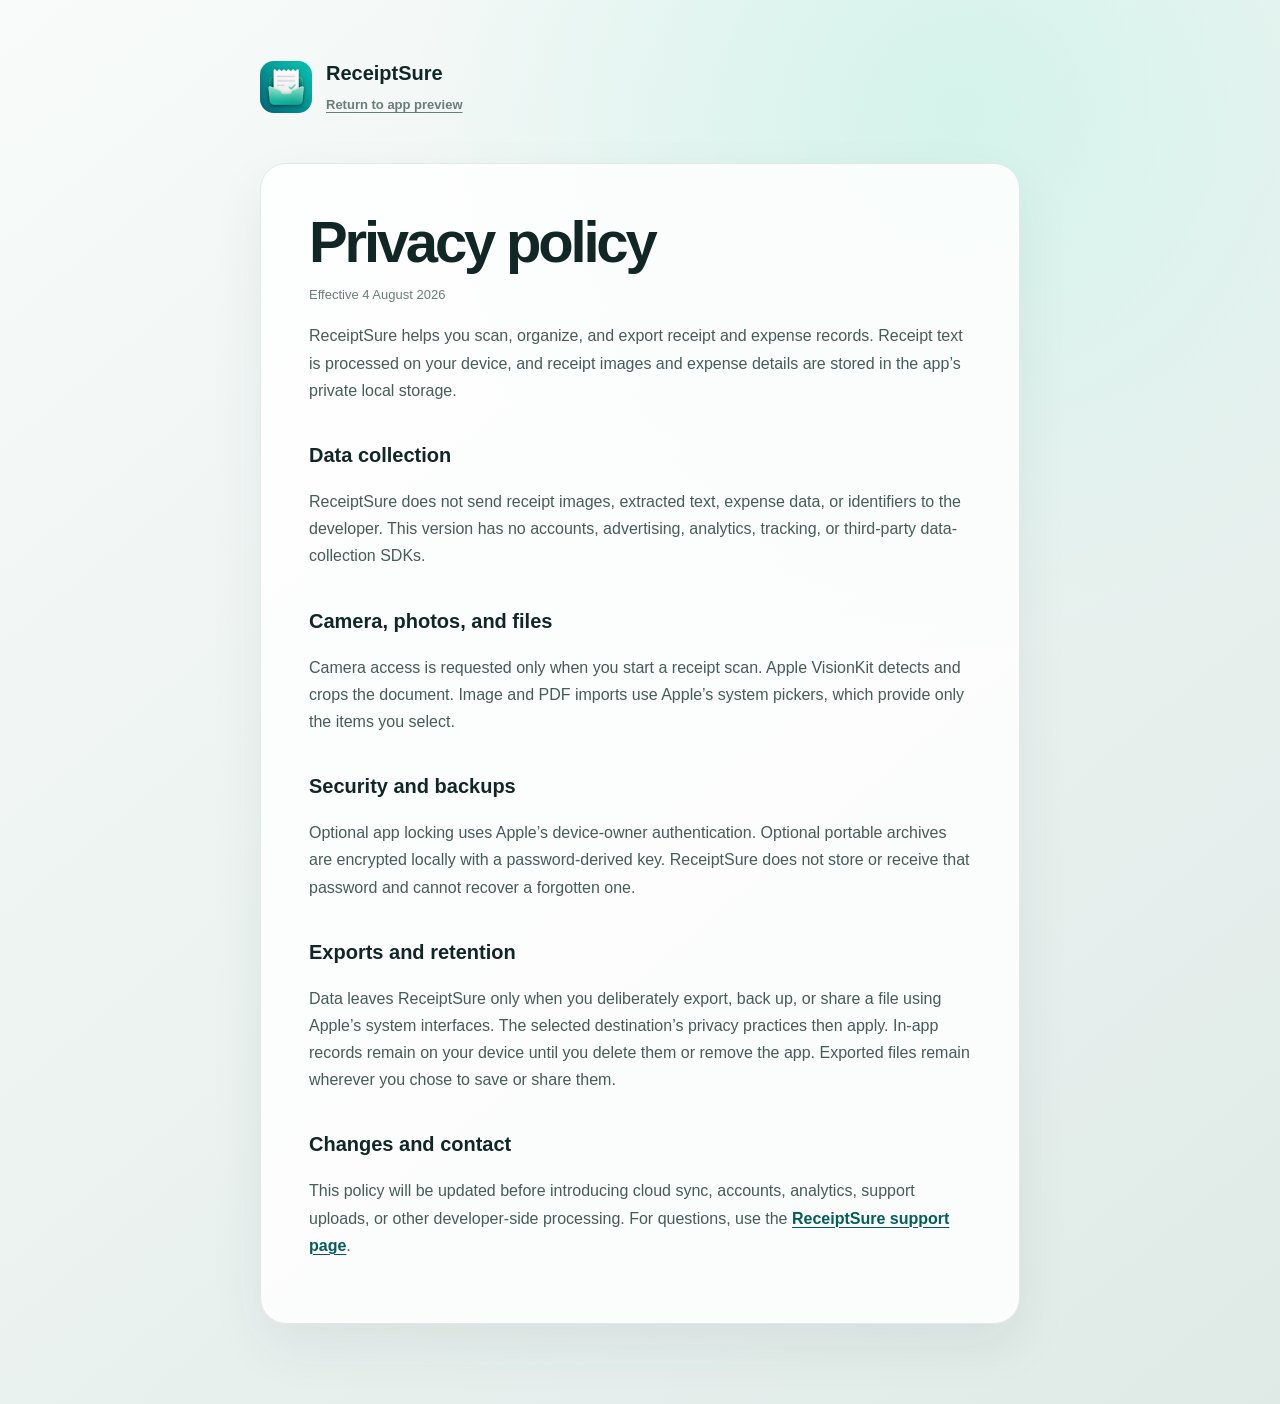
==== web-demo/privacy.html @ 2a234693 "Prepare ReceiptSure for App Store Connect" ====
<!doctype html>
<html lang="en">
  <head>
    <meta charset="UTF-8" />
    <meta name="viewport" content="width=device-width, initial-scale=1.0" />
    <meta name="theme-color" content="#087f79" />
    <meta name="description" content="ReceiptSure privacy policy." />
    <title>Privacy Policy — ReceiptSure</title>
    <link rel="stylesheet" href="styles.css" />
  </head>
  <body>
    <main class="legal-page">
      <header>
        <img src="app-icon.png" alt="ReceiptSure app icon" />
        <div><strong>ReceiptSure</strong><a href="./">Return to app preview</a></div>
      </header>
      <article>
        <h1>Privacy policy</h1>
        <p class="effective">Effective 4 August 2026</p>
        <p>ReceiptSure helps you scan, organize, and export receipt and expense records. Receipt text is processed on your device, and receipt images and expense details are stored in the app’s private local storage.</p>

        <h2>Data collection</h2>
        <p>ReceiptSure does not send receipt images, extracted text, expense data, or identifiers to the developer. This version has no accounts, advertising, analytics, tracking, or third-party data-collection SDKs.</p>

        <h2>Camera, photos, and files</h2>
        <p>Camera access is requested only when you start a receipt scan. Apple VisionKit detects and crops the document. Image and PDF imports use Apple’s system pickers, which provide only the items you select.</p>

        <h2>Security and backups</h2>
        <p>Optional app locking uses Apple’s device-owner authentication. Optional portable archives are encrypted locally with a password-derived key. ReceiptSure does not store or receive that password and cannot recover a forgotten one.</p>

        <h2>Exports and retention</h2>
        <p>Data leaves ReceiptSure only when you deliberately export, back up, or share a file using Apple’s system interfaces. The selected destination’s privacy practices then apply. In-app records remain on your device until you delete them or remove the app. Exported files remain wherever you chose to save or share them.</p>

        <h2>Changes and contact</h2>
        <p>This policy will be updated before introducing cloud sync, accounts, analytics, support uploads, or other developer-side processing. For questions, use the <a href="support">ReceiptSure support page</a>.</p>
      </article>
    </main>
  </body>
</html>
---- web-demo/styles.css ----
:root {
  --ink: #102726;
  --muted: #6b7d7a;
  --teal: #087f79;
  --teal-dark: #035e5a;
  --mint: #dff6f1;
  --paper: #f6faf8;
  --line: #dfe9e6;
  --white: #ffffff;
  font-family: Inter, ui-rounded, "SF Pro Display", -apple-system, BlinkMacSystemFont, "Segoe UI", sans-serif;
  color: var(--ink);
  background: #e9f1ee;
  font-synthesis: none;
}

* { box-sizing: border-box; }
body { margin: 0; min-height: 100vh; background: radial-gradient(circle at 75% 8%, #d4f3eb 0, transparent 34%), linear-gradient(140deg, #f8fbfa 0%, #dfeae7 100%); }
button, input, select { font: inherit; }
button { color: inherit; }
.showcase { min-height: 100vh; display: grid; grid-template-columns: minmax(320px, 520px) minmax(400px, 600px); align-items: center; justify-content: center; gap: clamp(36px, 7vw, 110px); padding: 48px; overflow: hidden; }
.intro { max-width: 510px; }
.brand-lockup { display: flex; align-items: center; gap: 12px; font-weight: 750; font-size: 18px; }
.brand-icon { width: 46px; height: 46px; border-radius: 12px; box-shadow: 0 8px 24px #087f7930; }
.eyebrow { margin: 56px 0 12px; color: var(--teal); font-size: 13px; font-weight: 800; letter-spacing: .14em; text-transform: uppercase; }
h1 { margin: 0; font-size: clamp(45px, 5vw, 74px); line-height: .97; letter-spacing: -.055em; }
h1 span { color: var(--teal); }
.lede { max-width: 470px; color: #526562; line-height: 1.65; font-size: 18px; margin: 28px 0; }
.feature-list { display: grid; gap: 13px; font-weight: 650; }
.feature-list span { display: flex; gap: 10px; align-items: center; }
.feature-list i { width: 23px; height: 23px; display: grid; place-items: center; border-radius: 50%; background: var(--mint); color: var(--teal); font-style: normal; }
.demo-note { margin-top: 40px; border-left: 3px solid #9bcfc6; padding-left: 14px; color: var(--muted); font-size: 13px; line-height: 1.5; max-width: 420px; }
.device-stage { position: relative; display: grid; place-items: center; }
.device-stage::before { content: ""; position: absolute; width: 520px; height: 520px; border-radius: 50%; background: #87c9bd38; filter: blur(3px); }
.phone { width: 390px; height: 790px; max-height: calc(100vh - 48px); position: relative; background: var(--paper); border: 9px solid #172422; border-radius: 52px; overflow: hidden; box-shadow: 0 44px 80px #163b3533, 0 8px 20px #163b3522; z-index: 1; }
.island { position: absolute; z-index: 10; width: 112px; height: 29px; border-radius: 18px; background: #172422; left: 50%; top: 9px; transform: translateX(-50%); }
.status-bar { height: 49px; padding: 13px 26px 0; display: flex; justify-content: space-between; font-size: 12px; font-weight: 800; background: var(--white); }
.status-icons { font-size: 9px; letter-spacing: 2px; }
.app-shell { height: calc(100% - 49px - 73px); overflow: hidden; background: var(--paper); }
.screen { height: 100%; overflow-y: auto; padding: 18px 20px 30px; display: none; scrollbar-width: none; }
.screen::-webkit-scrollbar { display: none; }
.screen.active { display: block; animation: screenIn .22s ease both; }
@keyframes screenIn { from { opacity: 0; transform: translateY(5px); } }
.app-header { display: flex; align-items: center; justify-content: space-between; margin-bottom: 20px; }
.app-header h2 { font-size: 27px; letter-spacing: -.04em; margin: 1px 0 0; }
.overline { margin: 0; color: var(--muted); font-size: 11px; font-weight: 700; text-transform: uppercase; letter-spacing: .1em; }
.icon-button { border: 0; background: var(--teal); color: white; width: 41px; height: 41px; border-radius: 14px; font-size: 23px; cursor: pointer; box-shadow: 0 8px 16px #087f7938; }
.summary-grid { display: grid; grid-template-columns: 1.45fr 1fr; gap: 10px; }
.summary-card { padding: 16px; background: white; border: 1px solid var(--line); border-radius: 18px; display: grid; gap: 5px; box-shadow: 0 6px 20px #183e3708; }
.summary-card.teal { color: white; border: 0; background: linear-gradient(145deg, #09938b, #056963); }
.summary-card small { font-size: 11px; opacity: .75; }
.summary-card strong { font-size: 19px; }
.summary-card span { font-size: 11px; opacity: .75; }
.section-heading { margin: 28px 0 10px; display: flex; justify-content: space-between; align-items: center; }
.section-heading h3, .subheading { margin: 0; font-size: 16px; }
.section-heading button { border: 0; background: none; color: var(--teal); font-size: 12px; font-weight: 800; cursor: pointer; }
.matter-list { display: grid; gap: 8px; }
.matter-row { border: 1px solid var(--line); background: white; border-radius: 17px; padding: 12px; display: grid; grid-template-columns: 44px 1fr auto; gap: 10px; align-items: center; text-align: left; cursor: pointer; }
.matter-icon { display: grid; place-items: center; width: 42px; height: 42px; border-radius: 13px; font-size: 19px; }
.coral { background: #ffe6df; color: #ce6045; }.blue { background: #e3efff; color: #3974bb; }.gold { background: #fff1ce; color: #a67412; }
.matter-copy, .matter-total, .receipt-row > span, .receipt-row b { display: grid; gap: 4px; }
.matter-copy strong, .matter-total strong, .receipt-row strong { font-size: 13px; }
.matter-copy small, .matter-total small, .receipt-row small { color: var(--muted); font-size: 10px; font-weight: 500; }
.matter-total { text-align: right; }
.matter-total small { color: var(--teal); }
.primary-action { width: 100%; border: 0; border-radius: 17px; background: var(--teal); color: white; margin-top: 18px; padding: 15px; font-weight: 750; cursor: pointer; box-shadow: 0 10px 20px #087f7930; }
.primary-action span { margin-right: 7px; }
.search { background: #e8efed; border-radius: 13px; display: flex; gap: 8px; padding: 10px 12px; color: var(--muted); }
.search input { background: transparent; border: 0; outline: 0; width: 100%; color: var(--ink); }
.date-label { margin: 23px 0 8px; color: var(--muted); font-size: 10px; font-weight: 800; letter-spacing: .12em; }
.receipt-list { background: white; border: 1px solid var(--line); border-radius: 18px; padding: 0 12px; }
.receipt-row { display: grid; grid-template-columns: 38px 1fr auto; gap: 9px; align-items: center; padding: 13px 0; border-bottom: 1px solid var(--line); }
.receipt-row:last-child { border-bottom: 0; }
.receipt-row[hidden] { display: none; }
.category-icon { display: grid !important; place-items: center; width: 36px; height: 36px; border-radius: 11px; background: var(--mint); color: var(--teal); }
.receipt-row b { font-size: 12px; text-align: right; }
.header-badge { background: var(--mint); color: var(--teal); padding: 7px 10px; border-radius: 20px; font-size: 11px; font-weight: 750; }
.report-hero { border-radius: 22px; padding: 22px; color: white; background: linear-gradient(145deg, #0a8d86, #044d4a); display: grid; gap: 7px; box-shadow: 0 14px 30px #075f5938; }
.report-hero small { opacity: .7; letter-spacing: .1em; font-weight: 750; }
.report-hero strong { font-size: 32px; letter-spacing: -.04em; }
.report-hero span { opacity: .8; font-size: 12px; }
.subheading { margin: 26px 0 15px; }
.category-bars { display: grid; gap: 15px; }
.category-bars > div { display: grid; gap: 7px; }
.category-bars span { display: flex; align-items: center; font-size: 12px; }
.category-bars b { margin-left: auto; }
.dot { width: 9px; height: 9px; border-radius: 50%; margin-right: 7px; }.coral-bg{background:#df765c}.teal-bg{background:#15958c}.blue-bg{background:#568fd3}.gold-bg{background:#d7a233}
progress { appearance: none; width: 100%; height: 7px; border: 0; border-radius: 10px; overflow: hidden; } progress::-webkit-progress-bar { background: #e5ecea; } progress::-webkit-progress-value { background: var(--teal); border-radius: 10px; }
.export-card { margin-top: 27px; padding: 16px; border: 1px solid var(--line); background: white; border-radius: 18px; display: grid; grid-template-columns: 1fr auto; gap: 12px; align-items: center; }
.export-card div { display: grid; gap: 3px; }.export-card small { color: var(--muted); font-size: 9px; font-weight: 800; }.export-card select { border: 0; background: transparent; font-weight: 700; outline: 0; max-width: 150px; }.export-card button { border: 0; border-radius: 12px; background: var(--teal); color: white; padding: 11px; font-size: 11px; font-weight: 750; cursor: pointer; }
.privacy-card { padding: 17px; background: linear-gradient(145deg, #dff7f1, #effaf7); border: 1px solid #c9e9e1; border-radius: 19px; display: flex; gap: 12px; }.privacy-card > span { color: var(--teal); font-size: 26px; }.privacy-card strong { font-size: 14px; }.privacy-card p { margin: 5px 0 0; color: var(--muted); font-size: 11px; line-height: 1.45; }
.settings-group { margin-top: 20px; background: white; border: 1px solid var(--line); border-radius: 18px; padding: 0 13px; }.settings-group button { border: 0; border-bottom: 1px solid var(--line); background: transparent; width: 100%; padding: 14px 0; display: grid; grid-template-columns: 32px 1fr auto; text-align: left; gap: 8px; align-items: center; }.settings-group button:last-child { border-bottom: 0; }.settings-group button > span { color: var(--teal); }.settings-group button div { display: grid; gap: 3px; }.settings-group strong { font-size: 13px; }.settings-group small, .settings-group i { color: var(--muted); font-size: 10px; font-style: normal; }.version { text-align: center; color: var(--muted); font-size: 10px; margin-top: 25px; }
.tab-bar { height: 73px; background: #ffffffee; border-top: 1px solid var(--line); display: grid; grid-template-columns: repeat(4, 1fr); padding: 7px 9px 10px; position: absolute; inset: auto 0 0; backdrop-filter: blur(15px); }
.tab-bar button { border: 0; background: transparent; display: grid; place-items: center; align-content: center; gap: 3px; color: #83918f; font-size: 9px; font-weight: 650; cursor: pointer; }.tab-bar button span { font-size: 20px; line-height: 1; }.tab-bar button.active { color: var(--teal); }
dialog { border: 0; padding: 0; background: transparent; } dialog::backdrop { background: #0c2422aa; backdrop-filter: blur(5px); }
.dialog-shell { width: min(360px, calc(100vw - 28px)); background: var(--paper); border-radius: 28px; overflow: hidden; box-shadow: 0 30px 80px #0005; }
.dialog-head { height: 54px; padding: 0 17px; display: grid; grid-template-columns: 50px 1fr 50px; align-items: center; background: white; text-align: center; }.dialog-head button { justify-self: start; border: 0; background: #e8efed; width: 30px; height: 30px; border-radius: 50%; font-size: 21px; cursor: pointer; }
.scan-state { height: 570px; position: relative; display: grid; place-items: center; align-content: center; gap: 25px; background: linear-gradient(160deg, #273c3a, #0f201f); overflow: hidden; }.scan-state > p { color: white; font-size: 12px; opacity: .8; }
.scan-state[hidden] { display: none; }
.receipt-paper { width: 225px; min-height: 350px; padding: 34px 23px; background: #fffdf5; color: #293431; box-shadow: 0 20px 50px #0005; transform: rotate(-1deg); display: flex; flex-direction: column; gap: 14px; font-family: ui-monospace, monospace; font-size: 10px; }.receipt-logo { text-align: center; font-size: 22px; letter-spacing: .2em; font-weight: 900; }.receipt-paper small { text-align: center; }.receipt-paper hr { width: 100%; border: 0; border-top: 1px dashed #777; }.receipt-paper p { margin: 0; }.receipt-paper b { margin-top: auto; font-size: 13px; }
.scan-line { width: 256px; height: 2px; position: absolute; top: 24%; background: #59efc8; box-shadow: 0 0 18px #59efc8; animation: scan 1.1s ease-in-out infinite alternate; } @keyframes scan { to { top: 73%; } }
.corner { position: absolute; width: 36px; height: 36px; border-color: #72f3d0; border-style: solid; }.tl { top: 84px; left: 52px; border-width: 3px 0 0 3px; }.tr { top: 84px; right: 52px; border-width: 3px 3px 0 0; }.bl { bottom: 108px; left: 52px; border-width: 0 0 3px 3px; }.br { bottom: 108px; right: 52px; border-width: 0 3px 3px 0; }
.review-state { padding: 17px 20px 23px; max-height: 620px; overflow-y: auto; display: grid; gap: 12px; }.review-state[hidden] { display: none; }.success-chip { background: var(--mint); color: var(--teal-dark); border-radius: 12px; padding: 10px; text-align: center; font-size: 11px; font-weight: 750; }.review-state label { display: grid; gap: 5px; color: var(--muted); font-size: 10px; font-weight: 750; text-transform: uppercase; letter-spacing: .05em; }.review-state input, .review-state select { width: 100%; border: 1px solid var(--line); background: white; color: var(--ink); border-radius: 11px; padding: 10px 11px; font-size: 13px; text-transform: none; letter-spacing: normal; outline-color: var(--teal); }.form-pair { display: grid; grid-template-columns: 1fr 1fr; gap: 10px; }.accuracy-note { color: var(--muted); font-size: 10px; margin: 0; }.save-button { border: 0; padding: 13px; border-radius: 13px; color: white; background: var(--teal); font-weight: 750; cursor: pointer; }
.toast { position: fixed; left: 50%; bottom: 28px; transform: translate(-50%, 30px); opacity: 0; pointer-events: none; color: white; background: #173a36; border-radius: 30px; padding: 12px 18px; font-size: 12px; font-weight: 700; transition: .25s; z-index: 50; box-shadow: 0 12px 30px #0003; }.toast.show { opacity: 1; transform: translate(-50%, 0); }
.site-footer { position: fixed; left: 24px; bottom: 18px; display: flex; gap: 16px; align-items: center; color: var(--muted); font-size: 12px; }
.site-footer span { color: var(--ink); font-weight: 800; }
.site-footer a, .legal-page a { color: var(--teal-dark); font-weight: 700; text-decoration-thickness: 1px; text-underline-offset: 3px; }
.legal-page { width: min(760px, calc(100% - 36px)); margin: 0 auto; padding: 56px 0 80px; line-height: 1.7; }
.legal-page header { display: flex; align-items: center; gap: 14px; margin-bottom: 46px; }
.legal-page header img { width: 52px; height: 52px; border-radius: 14px; }
.legal-page header strong { display: block; font-size: 20px; }
.legal-page header a { color: var(--muted); font-size: 13px; }
.legal-page article { background: #ffffffd9; border: 1px solid var(--line); border-radius: 26px; padding: clamp(24px, 5vw, 48px); box-shadow: 0 22px 55px #173a3612; }
.legal-page h1 { font-size: clamp(36px, 7vw, 58px); line-height: 1.02; }
.legal-page h2 { margin: 34px 0 8px; font-size: 20px; }
.legal-page p, .legal-page li { color: #465c58; }
.legal-page .effective { color: var(--muted); font-size: 13px; }
.legal-page .notice { padding: 14px 16px; background: var(--mint); border-radius: 14px; }

@media (max-width: 860px) {
  body { background: #0e1e1c; }
  .showcase { display: block; padding: 0; min-height: 100vh; }
  .intro { display: none; }
  .device-stage::before { display: none; }
  .phone { width: 100%; height: 100dvh; max-height: none; border: 0; border-radius: 0; }
  .island { top: 8px; }
  .site-footer { display: none; }
}
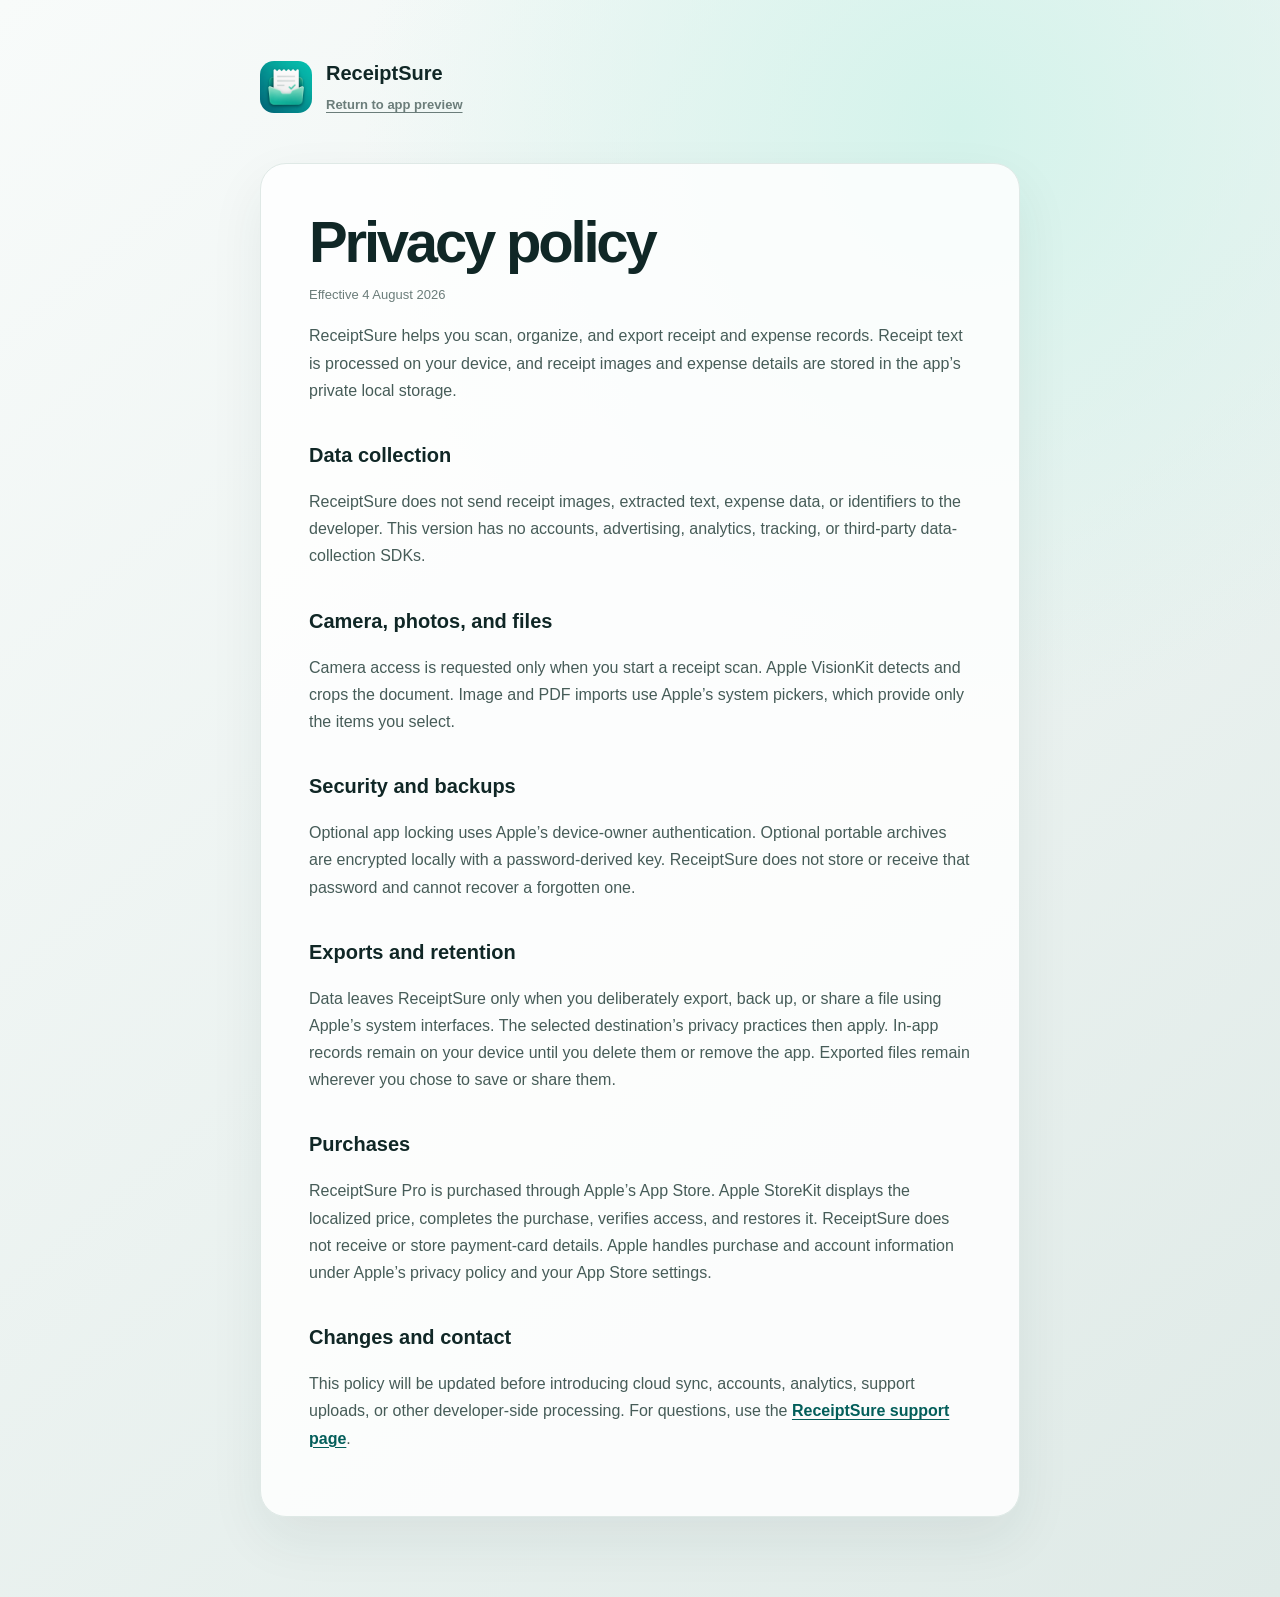
==== commit 16b22b2a: "Prepare Apple account release handoff" ====
--- a/web-demo/privacy.html
+++ b/web-demo/privacy.html
@@ -31,6 +31,9 @@
         <h2>Exports and retention</h2>
         <p>Data leaves ReceiptSure only when you deliberately export, back up, or share a file using Apple’s system interfaces. The selected destination’s privacy practices then apply. In-app records remain on your device until you delete them or remove the app. Exported files remain wherever you chose to save or share them.</p>
 
+        <h2>Purchases</h2>
+        <p>ReceiptSure Pro is purchased through Apple’s App Store. Apple StoreKit displays the localized price, completes the purchase, verifies access, and restores it. ReceiptSure does not receive or store payment-card details. Apple handles purchase and account information under Apple’s privacy policy and your App Store settings.</p>
+
         <h2>Changes and contact</h2>
         <p>This policy will be updated before introducing cloud sync, accounts, analytics, support uploads, or other developer-side processing. For questions, use the <a href="support">ReceiptSure support page</a>.</p>
       </article>
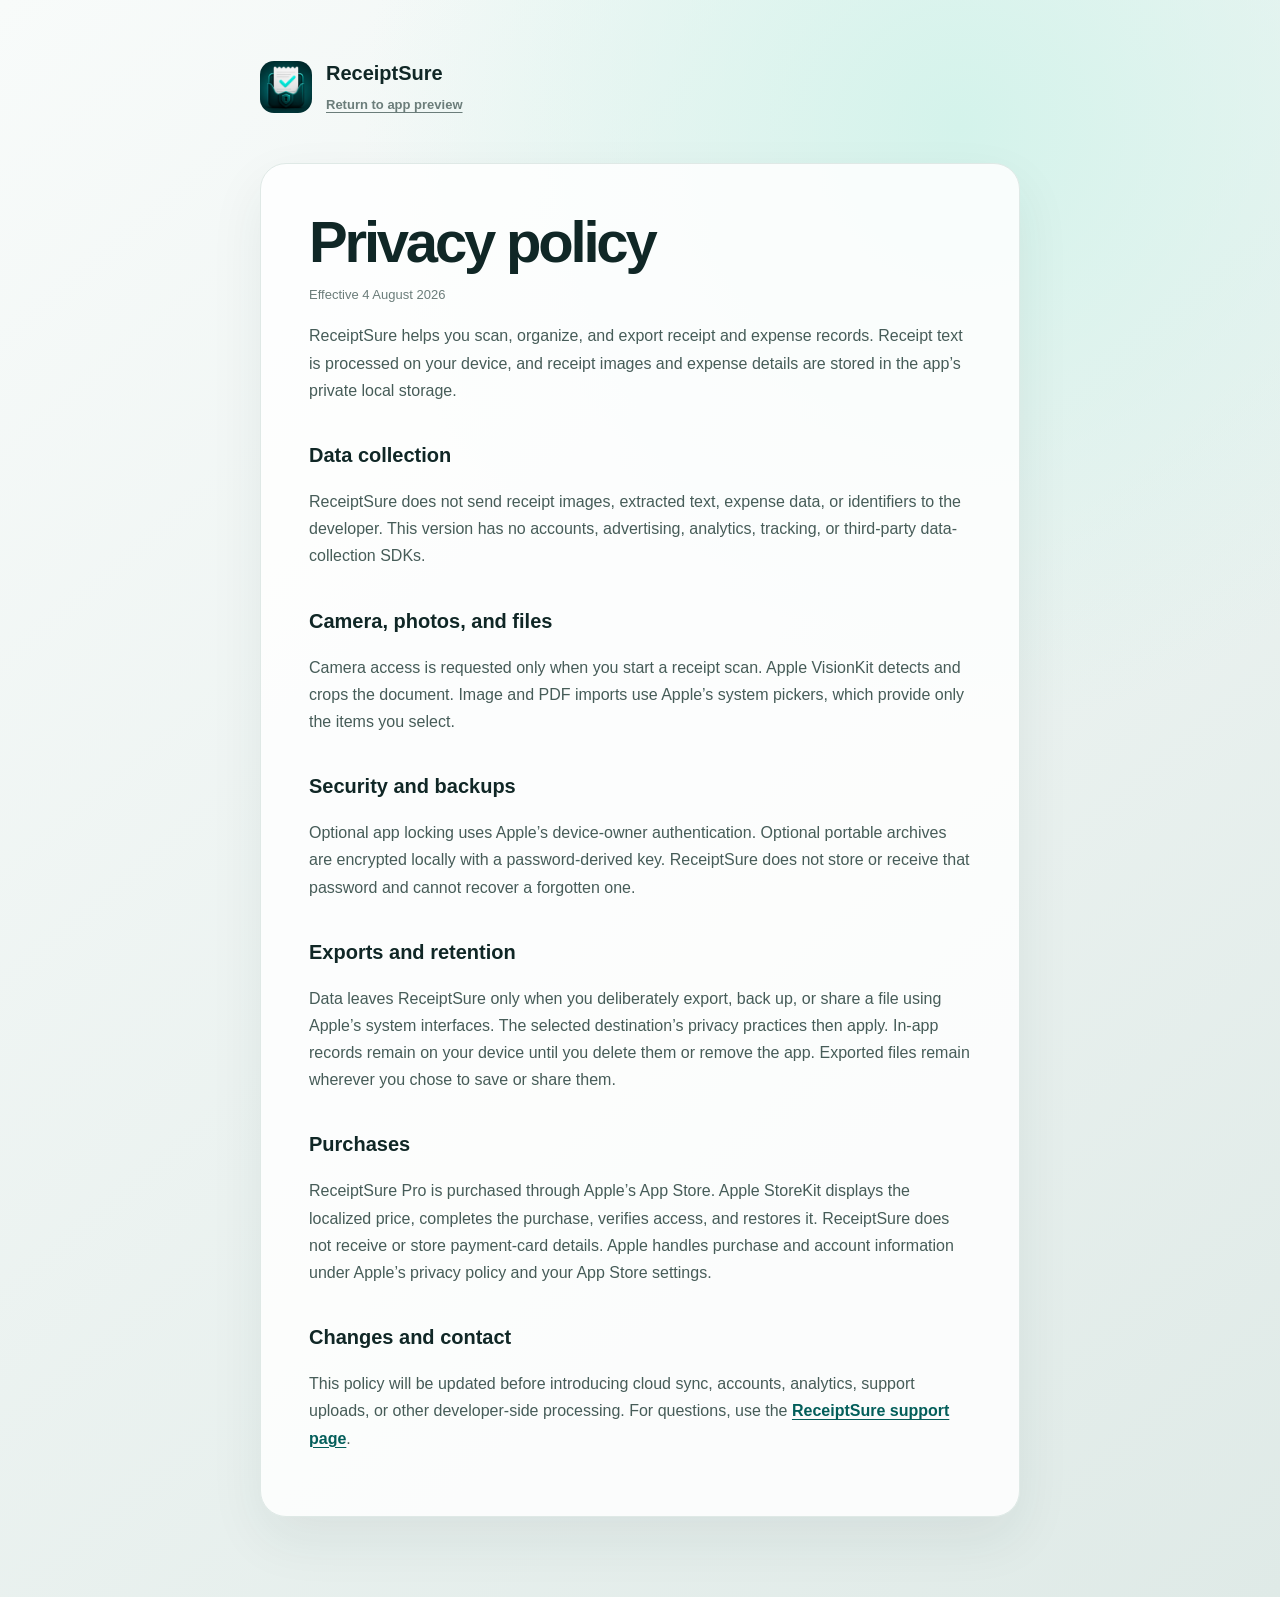
==== commit 8bcafc0d: "Refresh ReceiptSure premium brand icon" ====
--- a/web-demo/privacy.html
+++ b/web-demo/privacy.html
@@ -6,6 +6,8 @@
     <meta name="theme-color" content="#087f79" />
     <meta name="description" content="ReceiptSure privacy policy." />
     <title>Privacy Policy — ReceiptSure</title>
+    <link rel="icon" type="image/png" href="app-icon.png" />
+    <link rel="apple-touch-icon" href="app-icon.png" />
     <link rel="stylesheet" href="styles.css" />
   </head>
   <body>
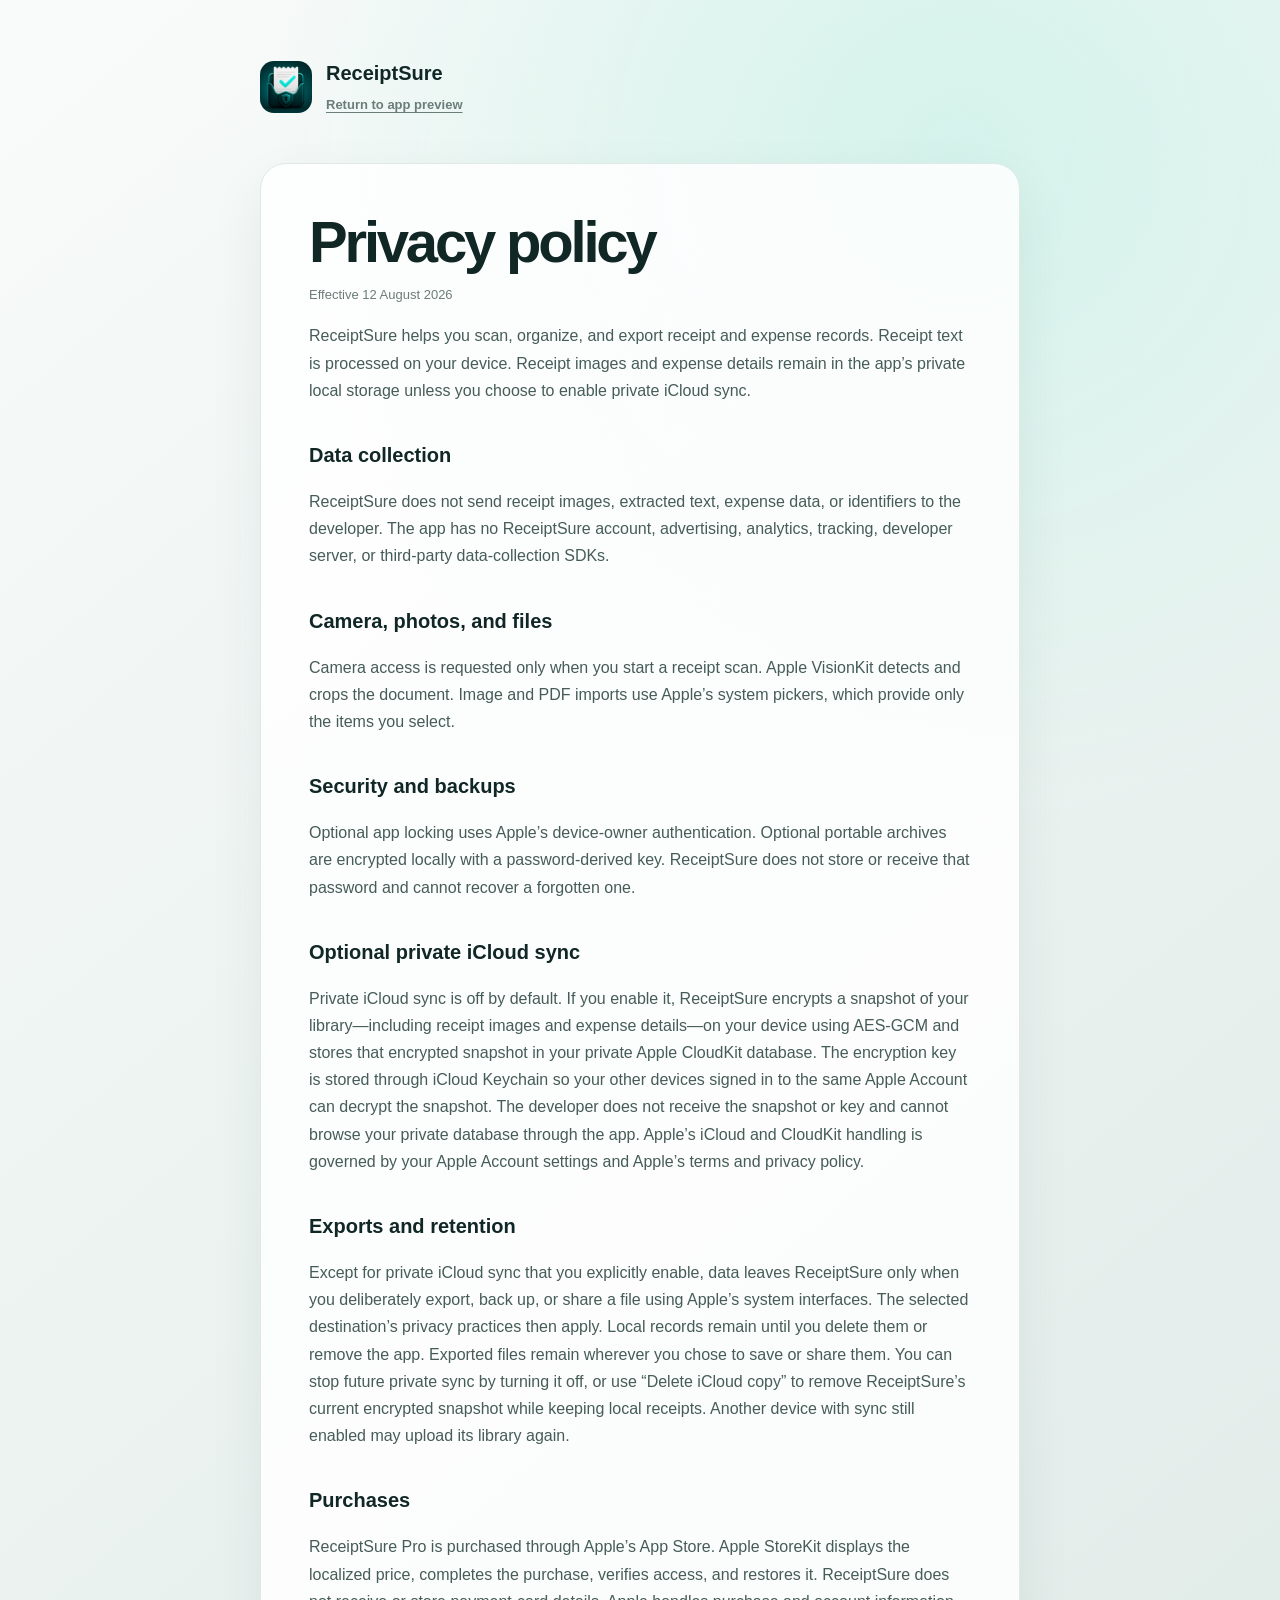
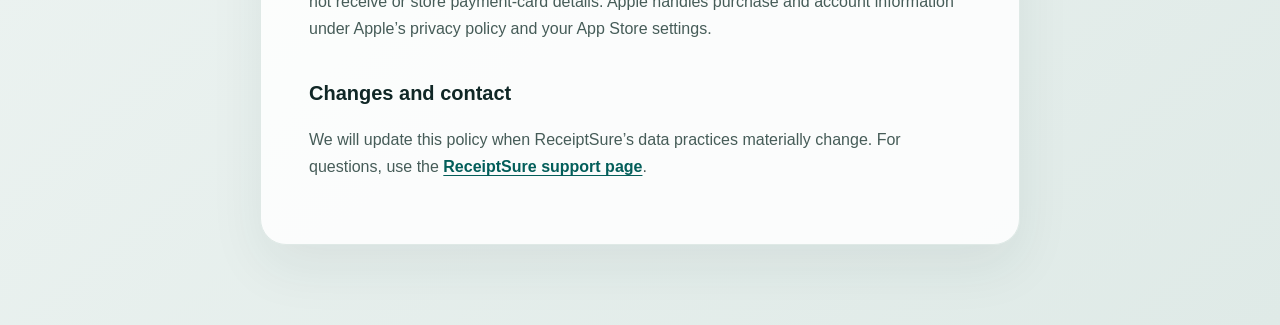
==== commit a7c86712: "Harden private sync for release" ====
--- a/web-demo/privacy.html
+++ b/web-demo/privacy.html
@@ -18,11 +18,11 @@
       </header>
       <article>
         <h1>Privacy policy</h1>
-        <p class="effective">Effective 4 August 2026</p>
-        <p>ReceiptSure helps you scan, organize, and export receipt and expense records. Receipt text is processed on your device, and receipt images and expense details are stored in the app’s private local storage.</p>
+        <p class="effective">Effective 12 August 2026</p>
+        <p>ReceiptSure helps you scan, organize, and export receipt and expense records. Receipt text is processed on your device. Receipt images and expense details remain in the app’s private local storage unless you choose to enable private iCloud sync.</p>
 
         <h2>Data collection</h2>
-        <p>ReceiptSure does not send receipt images, extracted text, expense data, or identifiers to the developer. This version has no accounts, advertising, analytics, tracking, or third-party data-collection SDKs.</p>
+        <p>ReceiptSure does not send receipt images, extracted text, expense data, or identifiers to the developer. The app has no ReceiptSure account, advertising, analytics, tracking, developer server, or third-party data-collection SDKs.</p>
 
         <h2>Camera, photos, and files</h2>
         <p>Camera access is requested only when you start a receipt scan. Apple VisionKit detects and crops the document. Image and PDF imports use Apple’s system pickers, which provide only the items you select.</p>
@@ -30,14 +30,17 @@
         <h2>Security and backups</h2>
         <p>Optional app locking uses Apple’s device-owner authentication. Optional portable archives are encrypted locally with a password-derived key. ReceiptSure does not store or receive that password and cannot recover a forgotten one.</p>
 
+        <h2>Optional private iCloud sync</h2>
+        <p>Private iCloud sync is off by default. If you enable it, ReceiptSure encrypts a snapshot of your library—including receipt images and expense details—on your device using AES-GCM and stores that encrypted snapshot in your private Apple CloudKit database. The encryption key is stored through iCloud Keychain so your other devices signed in to the same Apple Account can decrypt the snapshot. The developer does not receive the snapshot or key and cannot browse your private database through the app. Apple’s iCloud and CloudKit handling is governed by your Apple Account settings and Apple’s terms and privacy policy.</p>
+
         <h2>Exports and retention</h2>
-        <p>Data leaves ReceiptSure only when you deliberately export, back up, or share a file using Apple’s system interfaces. The selected destination’s privacy practices then apply. In-app records remain on your device until you delete them or remove the app. Exported files remain wherever you chose to save or share them.</p>
+        <p>Except for private iCloud sync that you explicitly enable, data leaves ReceiptSure only when you deliberately export, back up, or share a file using Apple’s system interfaces. The selected destination’s privacy practices then apply. Local records remain until you delete them or remove the app. Exported files remain wherever you chose to save or share them. You can stop future private sync by turning it off, or use “Delete iCloud copy” to remove ReceiptSure’s current encrypted snapshot while keeping local receipts. Another device with sync still enabled may upload its library again.</p>
 
         <h2>Purchases</h2>
         <p>ReceiptSure Pro is purchased through Apple’s App Store. Apple StoreKit displays the localized price, completes the purchase, verifies access, and restores it. ReceiptSure does not receive or store payment-card details. Apple handles purchase and account information under Apple’s privacy policy and your App Store settings.</p>
 
         <h2>Changes and contact</h2>
-        <p>This policy will be updated before introducing cloud sync, accounts, analytics, support uploads, or other developer-side processing. For questions, use the <a href="support">ReceiptSure support page</a>.</p>
+        <p>We will update this policy when ReceiptSure’s data practices materially change. For questions, use the <a href="support">ReceiptSure support page</a>.</p>
       </article>
     </main>
   </body>
